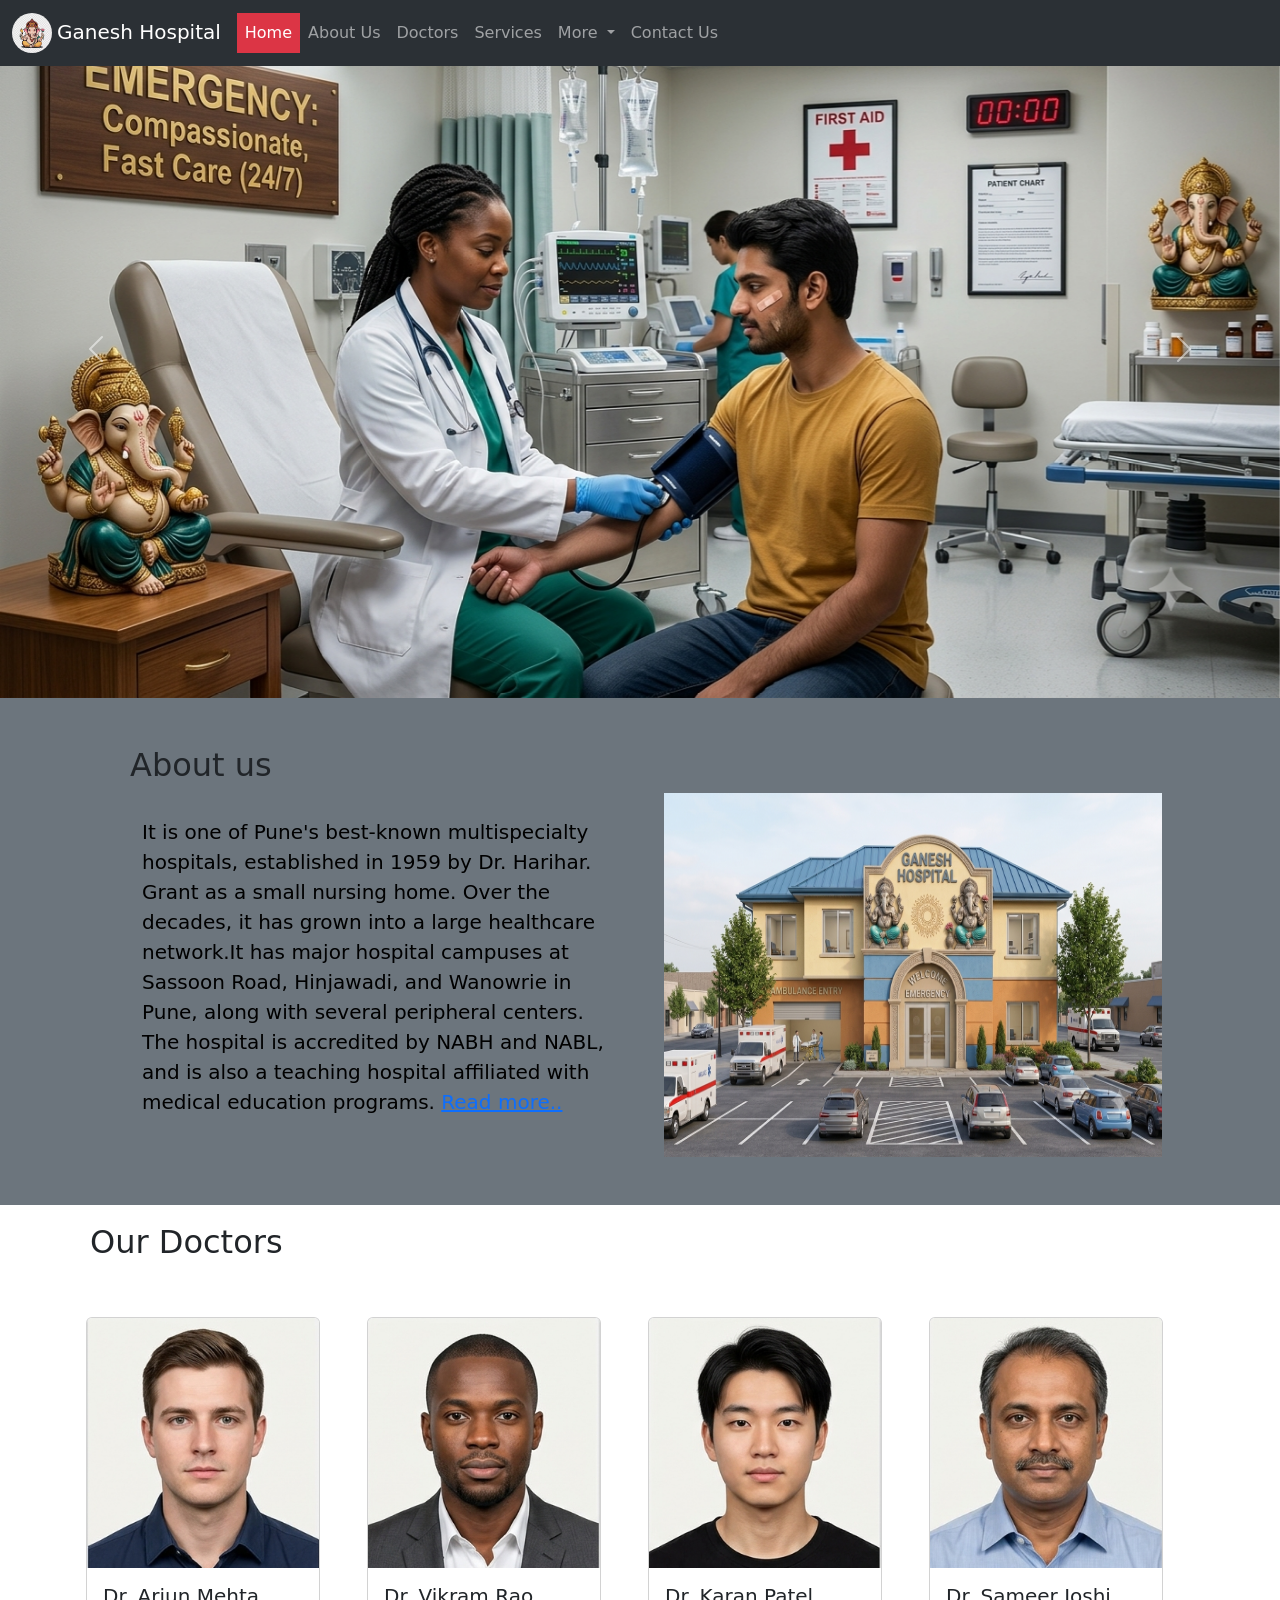
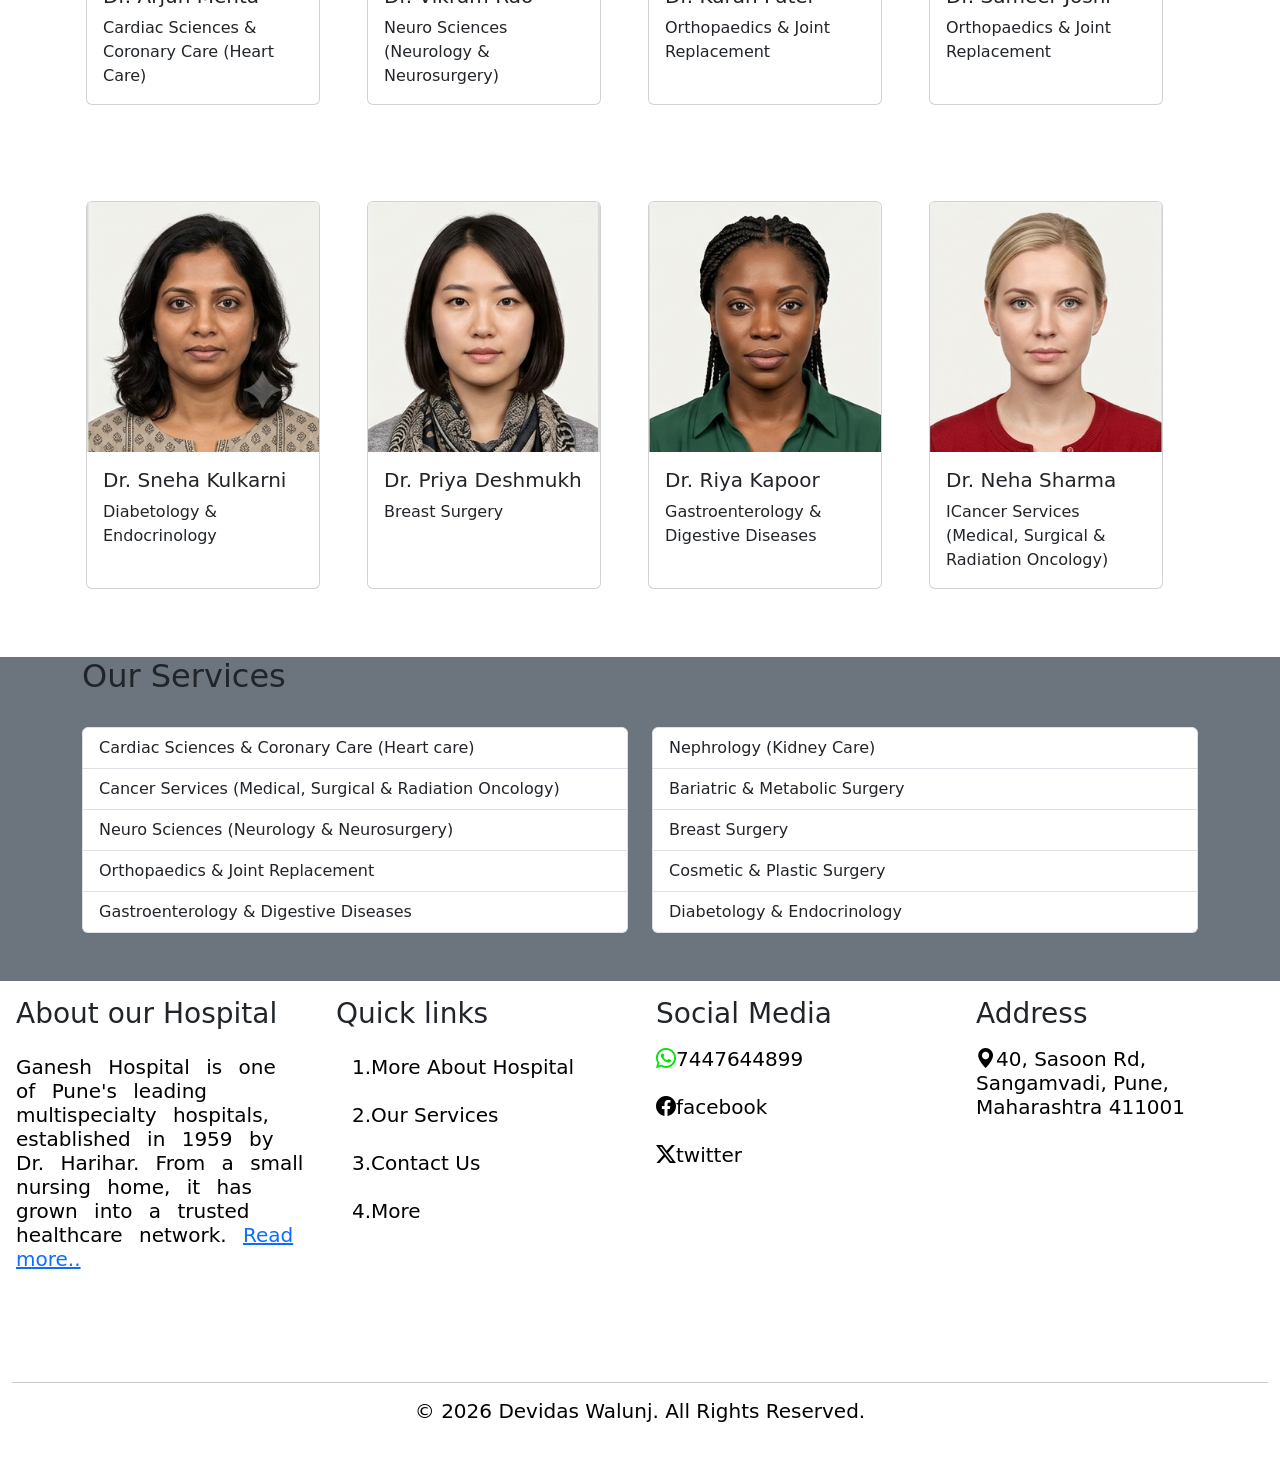
==== index.html @ 573e1ab7 "17/7" ====
<!doctype html>
<html lang="en">
    <head>
        <meta charset="utf-8">
        <meta name="viewport" content="width=device-width, initial-scale=1">
        <title>Home</title>
        <link
            href="https://cdn.jsdelivr.net/npm/bootstrap@5.3.8/dist/css/bootstrap.min.css"
            rel="stylesheet"
            integrity="sha384-sRIl4kxILFvY47J16cr9ZwB07vP4J8+LH7qKQnuqkuIAvNWLzeN8tE5YBujZqJLB"
            crossorigin="anonymous">
            <link href="static/style.css" rel="stylesheet" type="text/css">
            <link rel="stylesheet" href="https://cdn.jsdelivr.net/npm/bootstrap-icons@1.13.1/font/bootstrap-icons.min.css">
    </head>
    <body>
        <!-- heder start -->
        <header>
            <div class="fixed-top">
            <nav class="navbar navbar-expand-lg bg-body-tertiary "
                data-bs-theme="dark">
                <div class="container-fluid ">
                    <a class="navbar-brand" href="#">
                        <img class="logo " src="images/ganpatibappa.webp"
                            alt="Logo"
                            width="40" height="40"
                            class="d-inline-block align-text-top ">Ganesh
                        Hospital</a>
                    <button class="navbar-toggler bg-danger" type="button"
                        data-bs-toggle="collapse"
                        data-bs-target="#navbarSupportedContent"
                        aria-controls="navbarSupportedContent"
                        aria-expanded="false" aria-label="Toggle navigation">
                        <span class="navbar-toggler-icon"></span>
                    </button>
                    <div class="collapse navbar-collapse"
                        id="navbarSupportedContent">
                        <ul class="navbar-nav me-auto mb-2 mb-lg-0">
                            <li class="nav-item">
                                <a class="nav-link active bg-danger"
                                    aria-current="page"
                                    href="index.html">Home</a>
                            </li>
                            <li class="nav-item">
                                <a class="nav-link " href="about.html">About
                                    Us</a>
                            </li>
                            <li class="nav-item">
                                <a class="nav-link " href="doctors.html">Doctors
                                    </a>
                            </li>
                            <li class="nav-item">
                                <a class="nav-link"
                                    href="Services.html">Services</a>
                            </li>
                            <li class="nav-item dropdown">
                                <a class="nav-link dropdown-toggle"
                                    href="more.html"
                                    role="button" data-bs-toggle="dropdown"
                                    aria-expanded="false">
                                    More
                                </a>
                                <ul class="dropdown-menu">
                                    <li><a class="dropdown-item"
                                            href="vision.html">Vision</a></li>
                                    <li><a class="dropdown-item"
                                            href="mission.html">Mission</a></li>
                                    <li><a class="dropdown-item"
                                            href="history.html">History</a></li>
                                </ul>
                            </li>
                            <li class="nav-item">
                                <a class="nav-link" href="contact.html">Contact
                                    Us</a>
                            </li>
                        </ul>
                    </div>
                </div>
            </nav>
        </div>
        </header>
        <!-- header end -->
        <!-- main section start -->
        <main>
            <!-- slider section start -->
            <section>
                <div id="carouselExampleInterval" class="carousel slide h-30"
                    data-bs-ride="carousel">
                    <div class="carousel-inner">
                        <div class="carousel-item active"
                            data-bs-interval="3000">
                            <img src="images/s1.png"
                                class="d-block sizeimage w-100  " alt="...">
                        </div>
                        <div class="carousel-item" data-bs-interval="3000">
                            <img src="images/s2.png"
                                class="d-block sizeimage w-100" alt="...">
                        </div>
                        <div class="carousel-item" data-bs-interval="3000">
                            <img src="images/s3.png"
                                class="d-block sizeimage w-100" alt="...">
                        </div>
                        <div class="carousel-item" data-bs-interval="3000">
                            <img src="images/s4.png"
                                class="d-block sizeimage w-100" alt="...">
                        </div>
                    </div>
                    <button class="carousel-control-prev" type="button"
                        data-bs-target="#carouselExampleInterval"
                        data-bs-slide="prev">
                        <span class="carousel-control-prev-icon"
                            aria-hidden="true"></span>
                        <span class="visually-hidden">Previous</span>
                    </button>
                    <button class="carousel-control-next" type="button"
                        data-bs-target="#carouselExampleInterval"
                        data-bs-slide="next">
                        <span class="carousel-control-next-icon"
                            aria-hidden="true"></span>
                        <span class="visually-hidden">Next</span>
                    </button>
                </div>
            </section>
            <!-- slider section end -->
            <!-- about us start -->
            <section class="container-fluid bg-secondary">
                <div class="container">
                    <div class="row p-5">
                        <h2 class="text2">About us</h2>
                        <div class="col-md-6 p-4">
                            <p class="a1text text2">It is one of Pune's
                                best-known multispecialty
                                hospitals, established in 1959 by Dr. Harihar.
                                Grant as a small nursing home. Over the
                                decades, it has grown into a large healthcare
                                network.It has major hospital campuses at
                                Sassoon Road, Hinjawadi, and Wanowrie in Pune,
                                along with several peripheral centers.
                                The hospital is accredited by NABH and NABL, and
                                is
                                also a teaching hospital affiliated with medical
                                education programs.
                                <a class="mt-2" href="about.html">Read
                                    more..</a>
                            </div>
                            <div class="col-md-6">
                                <picture class="container-fluid">
                                    <img src="images/hospitalimg.png"
                                        alt="get" class="img-fluid w-100 h-100"  />
                                </picture>
                            </div>
                        </div>
                    </div>
                </section>
                <!-- about us end -->
                <!-- Our Doctors section start -->
                <section class="ourdoc pb-1">
                    <div class="container">
                        <div class="row mb-5 p-2 align-items-stretch">
                            <h2 class="mb-5">Our Doctors</h2>
                            <div class="col-md-3 d-flex mb-3">
                                <div class="card h-100">
                                    <img src="images/dr1.png"
                                        class="card-img-top doctor-img" alt="..."
                                        height="225px">
                                    <div class="card-body">
                                        <h5 class="card-title">Dr. Arjun Mehta</h5>
                                        <p class="card-text">Cardiac Sciences & Coronary Care (Heart Care)</p>
                                        
                                    </div>
                                </div>
                            </div>
                             <div class="col-md-3 d-flex mb-3">
                                <div class="card h-100">
                                    <img src="images/dr2.png"
                                        class="card-img-top doctor-img" alt="..."
                                        height="225px">
                                    <div class="card-body">
                                        <h5 class="card-title">Dr. Vikram Rao</h5>
                                        <p class="card-text">Neuro Sciences (Neurology & Neurosurgery)</p>
                                        
                                    </div>
                                </div>
                            </div>
                             <div class="col-md-3 d-flex mb-3">
                                <div class="card h-100">
                                    <img src="images/dr3.png"
                                        class="card-img-top doctor-img" alt="..."
                                        height="225px">
                                    <div class="card-body">
                                        <h5 class="card-title">Dr. Karan Patel</h5>
                                        <p class="card-text">Orthopaedics & Joint Replacement</p>
                                        
                                    </div>
                                </div>
                            </div>
                             <div class="col-md-3 d-flex mb-3">
                                <div class="card h-100">
                                    <img src="images/newdr.png"
                                        class="card-img-top doctor-img" alt="..."
                                        height="225px">
                                    <div class="card-body">
                                        <h5 class="card-title">Dr. Sameer Joshi</h5>
                                        <p class="card-text">Orthopaedics & Joint Replacement</p>
                                    </div>
                                </div>
                            </div>
                        </div>
                    </div>
                     <div class="container">
                        <div class="row mb-5 p-2">
                            
                            <div class="col-md-3 d-flex">
                                <div class="card h-100">
                                    <img src="images/dr5.png"
                                        class="card-img-top doctor-img" alt="..."
                                        height="225px">
                                    <div class="card-body">
                                        <h5 class="card-title">Dr. Sneha Kulkarni</h5>
                                        <p class="card-text">Diabetology & Endocrinology</p>
                                        
                                    </div>
                                </div>
                            </div>
                            <div class="col-md-3 d-flex ">
                                <div class="card h-100">
                                    <img src="images/dr6.png"
                                        class="card-img-top doctor-img" alt="..."
                                        height="250px">
                                    <div class="card-body">
                                        <h5 class="card-title">Dr. Priya Deshmukh</h5>
                                        <p class="card-text">Breast Surgery</p>
                                    </div>
                                </div>

                            </div>
                            <div class="col-md-3 d-flex">
                                <div class="card h-100">
                                    <img src="images/dr7.png"
                                        class="card-img-top doctor-img" alt="..."
                                        height="250px">
                                    <div class="card-body">
                                        <h5 class="card-title">Dr. Riya Kapoor</h5>
                                        <p class="card-text">Gastroenterology & Digestive Diseases</p>
                                    </div>
                                </div>

                            </div>
                            <div class="col-md-3 d-flex ">
                                <div class="card h-100">
                                    <img src="images/dr8.png"
                                        class="card-img-top doctor-img" alt="..."
                                        height="225px">
                                    <div class="card-body">
                                        <h5 class="card-title">Dr. Neha Sharma</h5>
                                        <p class="card-text">ICancer Services (Medical, Surgical & Radiation Oncology)</p>
                                        
                                    </div>
                                </div>

                            </div>
                        </div>
                    </div>
                </section>
                <!-- <section class="ourdoc pb-3">
                   
                </section> -->
                <!-- Our Doctors section end-->
                <!-- services section start -->
                <section class=" bg-secondary">
                    <div class="container ">
                        <div class="row">
                            <h2>Our Services</h2>
                            <div class="col-md-6 mt-4 mb-5">
                                <ul class="list-group">
                                    <li class="list-group-item"
                                        aria-current="true">Cardiac Sciences &
                                        Coronary Care (Heart care)</li>
                                    <li class="list-group-item">Cancer Services
                                        (Medical, Surgical & Radiation
                                        Oncology)</li>
                                    <li class="list-group-item">Neuro Sciences
                                        (Neurology & Neurosurgery)</li>
                                    <li class="list-group-item">Orthopaedics &
                                        Joint
                                        Replacement</li>
                                    <li class="list-group-item">Gastroenterology
                                        &
                                        Digestive Diseases</li>
                                </ul>
                            </div>
                            <div class="col-md-6 mt-4 mb-5">
                                <ul class="list-group">
                                    <li class="list-group-item"
                                        aria-current="true">Nephrology (Kidney
                                        Care)</li>
                                    <li class="list-group-item">Bariatric &
                                        Metabolic Surgery</li>
                                    <li class="list-group-item">Breast
                                        Surgery</li>
                                    <li class="list-group-item">Cosmetic &
                                        Plastic
                                        Surgery</li>
                                    <li class="list-group-item">Diabetology &
                                        Endocrinology</li>
                                </ul>
                            </div>
                        </div>
                    </div>
                </section>
                <!--  services section ens -->

            </main>
            <!-- main section end -->
            <!-- footer start -->
            <section class="container-fluid bg-transparent">
                <footer class="textstyle">
                    <div class="row">
                        <div class="col-md-3 p-3">
                            <h3>About our Hospital</h3>
                            <h3 class="a1text mt-4"> <p class="spacing">Ganesh
                                    Hospital is one of Pune's leading
                                    multispecialty hospitals, established in
                                    1959 by
                                    Dr. Harihar. From a small nursing home, it
                                    has grown into a trusted healthcare network.
                                    <a class="mt-2" href="about.html">Read
                                    more..</a>
                                    </p></h3>

                        </div>
                        <div class="col-md-3 p-3">
                            <h3>Quick links</h3>
                            <h3 class="a1text mt-4"><a class="tcolor p-3"
                                    href="about.html">1.More
                                    About Hospital</a></h3>
                            <h3 class="a1text mt-4"><a class="tcolor p-3"
                                    href="Services.html">2.Our
                                    Services</a></h3>
                            <h3 class="a1text mt-4"><a class="tcolor p-3"
                                    href="contact.html">3.Contact Us</a></h3>
                            <h3 class="a1text mt-4"><a class="tcolor p-3"
                                    href="more.html">4.More</a></h3>
                        </div>
                        <div class="col-md-3 p-3">
                            <h3 class="mb-3">Social Media</h3>
                            <a class="t1color " href="#" target="_blank" >
                                <h2 class="social-title a1text"><i class="bi bi-whatsapp"></i>7447644899</h2></a>
                            <a class="t1color" href="#" target="_blank">
                                <h2 class="social-title a1text mt-4"><i class="bi bi-facebook"></i>facebook</h2></a>
                            <a class="t1color " href="#" target="_blank">
                                <h2 class="social-title a1text mt-4"><i class="bi bi-twitter-x"></i>twitter</h2></a>
                        </div>
                        <div class="col-md-3 p-3">
                            <h3>Address</h3>
                            <h3 class="a1text mb-4 mt-3"><i class="bi bi-geo-alt-fill"></i>40, Sasoon Rd,
                                Sangamvadi, Pune, Maharashtra 411001</h3>
                            <iframe
                                src="https://www.google.com/maps/embed?pb=!1m18!1m12!1m3!1d3782.8963782252795!2d73.87715659999999!3d18.533584199999996!2m3!1f0!2f0!3f0!3m2!1i1024!2i768!4f13.1!3m3!1m2!1s0x3bc2c0f827512e15%3A0x47538bcedae49c07!2sRuby%20Hall%20Clinic%20-%20Sassoon%20Road!5e0!3m2!1sen!2sin!4v1782752746983!5m2!1sen!2sin"
                                width="200" height="200" style="border:0;"
                                allowfullscreen loading="lazy"
                                referrerpolicy="strict-origin-when-cross-origin"></iframe>
                        </h1>
                    </div>
                </div>
                <hr>
                <h3 class="text-center a1text pb-5">&copy; 2026 Devidas Walunj.
                    All Rights Reserved.</h3>
            </footer>
            </section>
            <!-- footer end -->

        <script
            src="https://cdn.jsdelivr.net/npm/bootstrap@5.3.8/dist/js/bootstrap.bundle.min.js"
            integrity="sha384-FKyoEForCGlyvwx9Hj09JcYn3nv7wiPVlz7YYwJrWVcXK/BmnVDxM+D2scQbITxI"
            crossorigin="anonymous"></script>
    </body>
</html>
<!-- footer 
1.logo info
 2. ouicklink heding link of page
 3. social media 
 4. address 
 hr
 copyrights
  CODEPEN CARD
  img-fluid 
  form.html task all input type
  more page create -->
---- static/style.css ----
.logo {
     border-radius: 50%;
     margin-right: 5px;
 }
 
 .card:hover {
     background-color: rgb(187, 49, 49);
     box-shadow: 50px 30p 30px rgb(64, 64, 129);
 }
 .col-md-3{
    padding:8px;
 }

 .list-group {
     list-style: none;
     list-style-type: none
 }
.footerbg{
    background-color: bisque;
}
 .tcolor {
     color: black;
     text-decoration: none;
 }

 .social-icon {
     height: 50px;
     border-radius: 55%;

 }

 .t1color {
     color: black;
     text-decoration: none;
 }

 .a1text {
     color: black;
     font-size: 20px;
     text-decoration: solid;
 }

 
 .spacing {
     word-spacing: 10px;
 }

 .ourdoc {
     margin-top: 10px;
 }

 /* .sizeimage {
     height:fit-content
 } */
 .doctor-img{
    height:250px;
    object-fit:cover;

}

.zoom {
  width: 300px;
  transition: transform 0.3s ease;
  
}

.zoom:hover {
  transform: scale(1.1);
  
}
.headingabout{
    color: rgb(58, 58, 75);
    text-align: center;
    font-family:'Times New Roman', Times, serif;
}
.textfamily{
    font-family:'Times New Roman', Times, serif;
}
.textabout{
    word-spacing: 5px;
}
.our-services {
  margin-top:  50px;
}
.flip-container {
  -webkit-perspective: 1000;
  margin: 0 auto 60px auto;
  width: 320px;
  height: 200px;
  border-radius: 15px;
  cursor:pointer;
}

.flip-container:hover .flipper {
  -webkit-transform: rotateY(180deg);
  cursor:pointer;
}
.flip-container.hover .flipper {
  -webkit-transform: rotateY(180deg);
  cursor:pointer;
}

.front {
  width: 320px;
  height: 200px;
  border-radius: 15px;
  -webkit-backface-visibility: hidden;
  position: absolute;
  top: 0;
  left: 0;
  z-index: 2;
}

.front h3 {
  text-align: center;
  font-size: 18px;
  font-family: "Poppins", sans-serif;
  color: white;
}

.front img {
  display: block;
  margin-left: auto;
  margin-right: auto;
  margin-top: 10px;
}

.back {
  width: 320px;
  height: 200px;
  border-radius: 15px;
  -webkit-backface-visibility: hidden;
  position: absolute;
  top: 0;
  left: 0;
  -webkit-transform: rotateY(180deg);
  text-align: center;
  font-size: 18px;
  font-family: "Poppins", sans-serif;
  color: white;
}
.middel{
    margin-top: 90px;
}
.back h3 {
  margin-top: 20px;
}

.back p {
  font-size: 14px;
  font-family: "Poppins", sans-serif;
  margin-right:15px;
}

.flipper {
  -webkit-transition: 0.6s;
  -webkit-transform-style: preserve-3d;
  position: relative;
}
.card-text{
  width: 200px;
}
.bi-whatsapp{
  color: rgb(1, 226, 1);
  
}
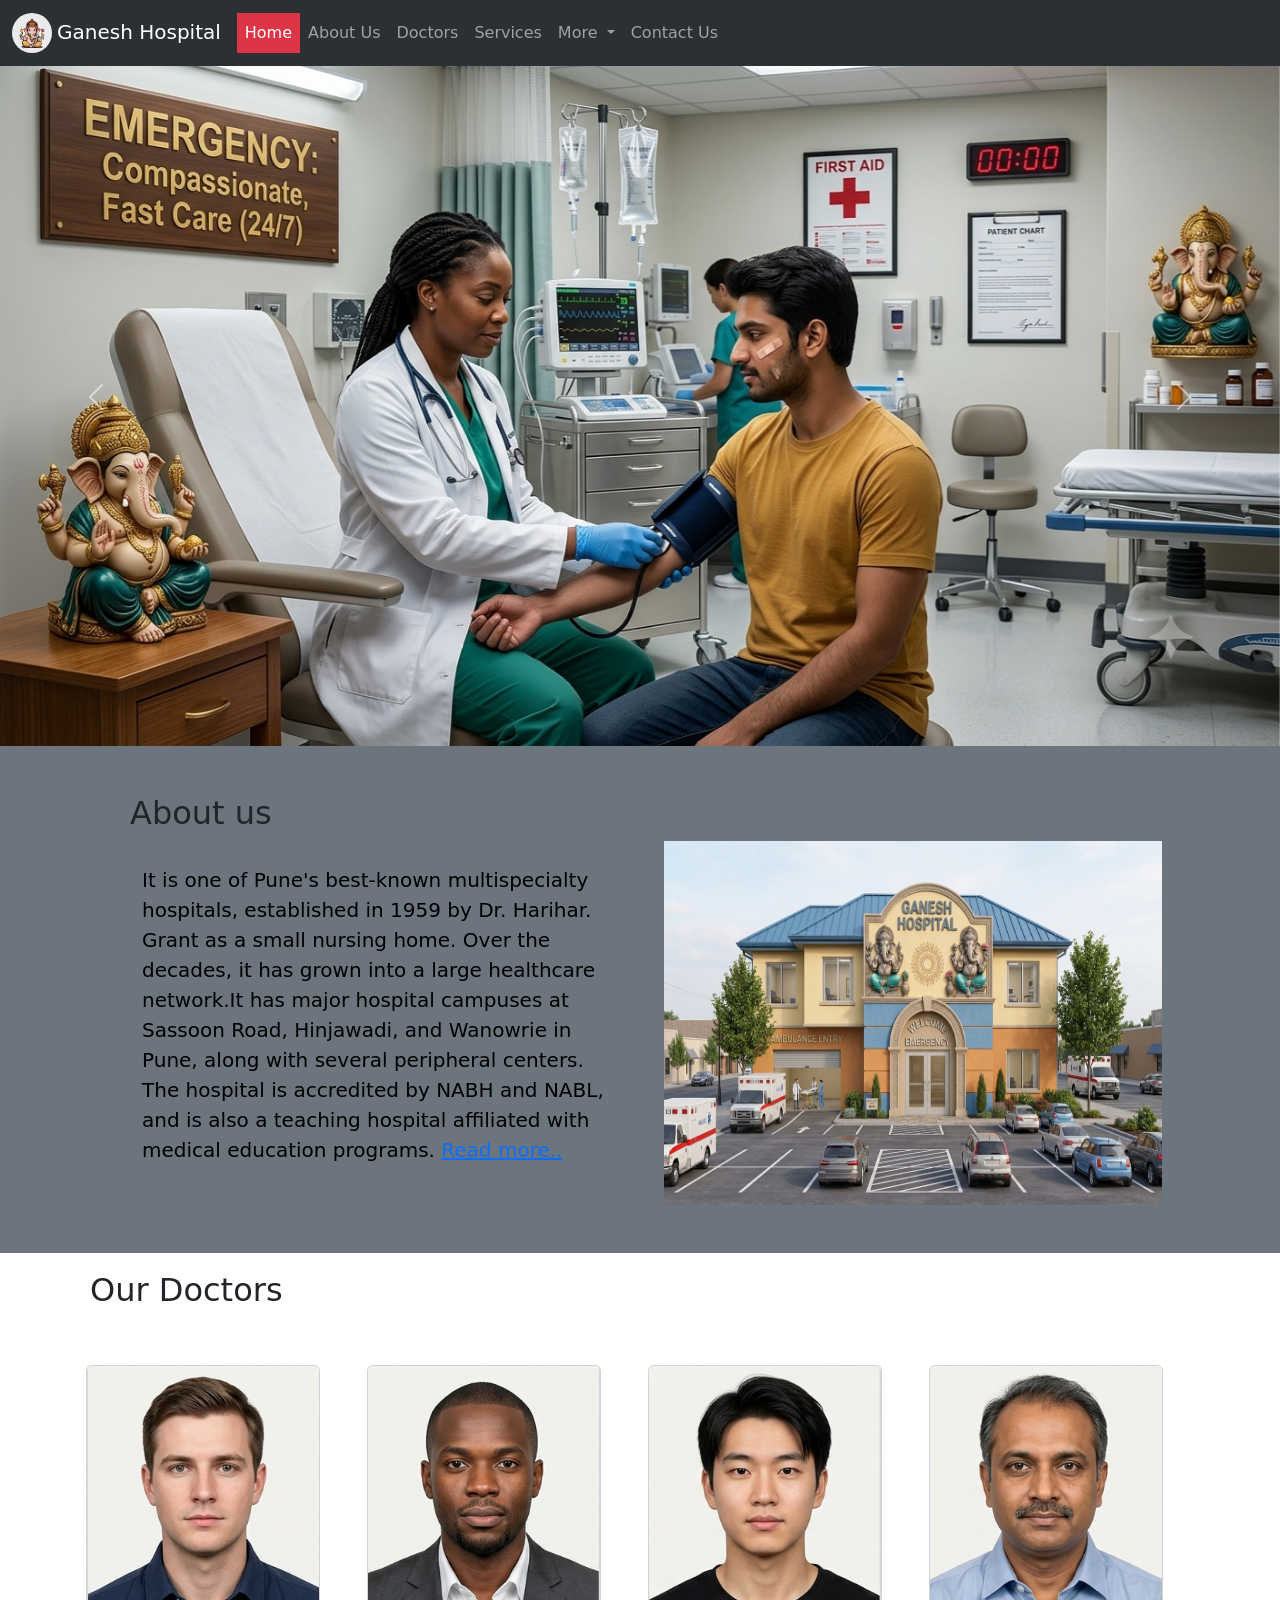
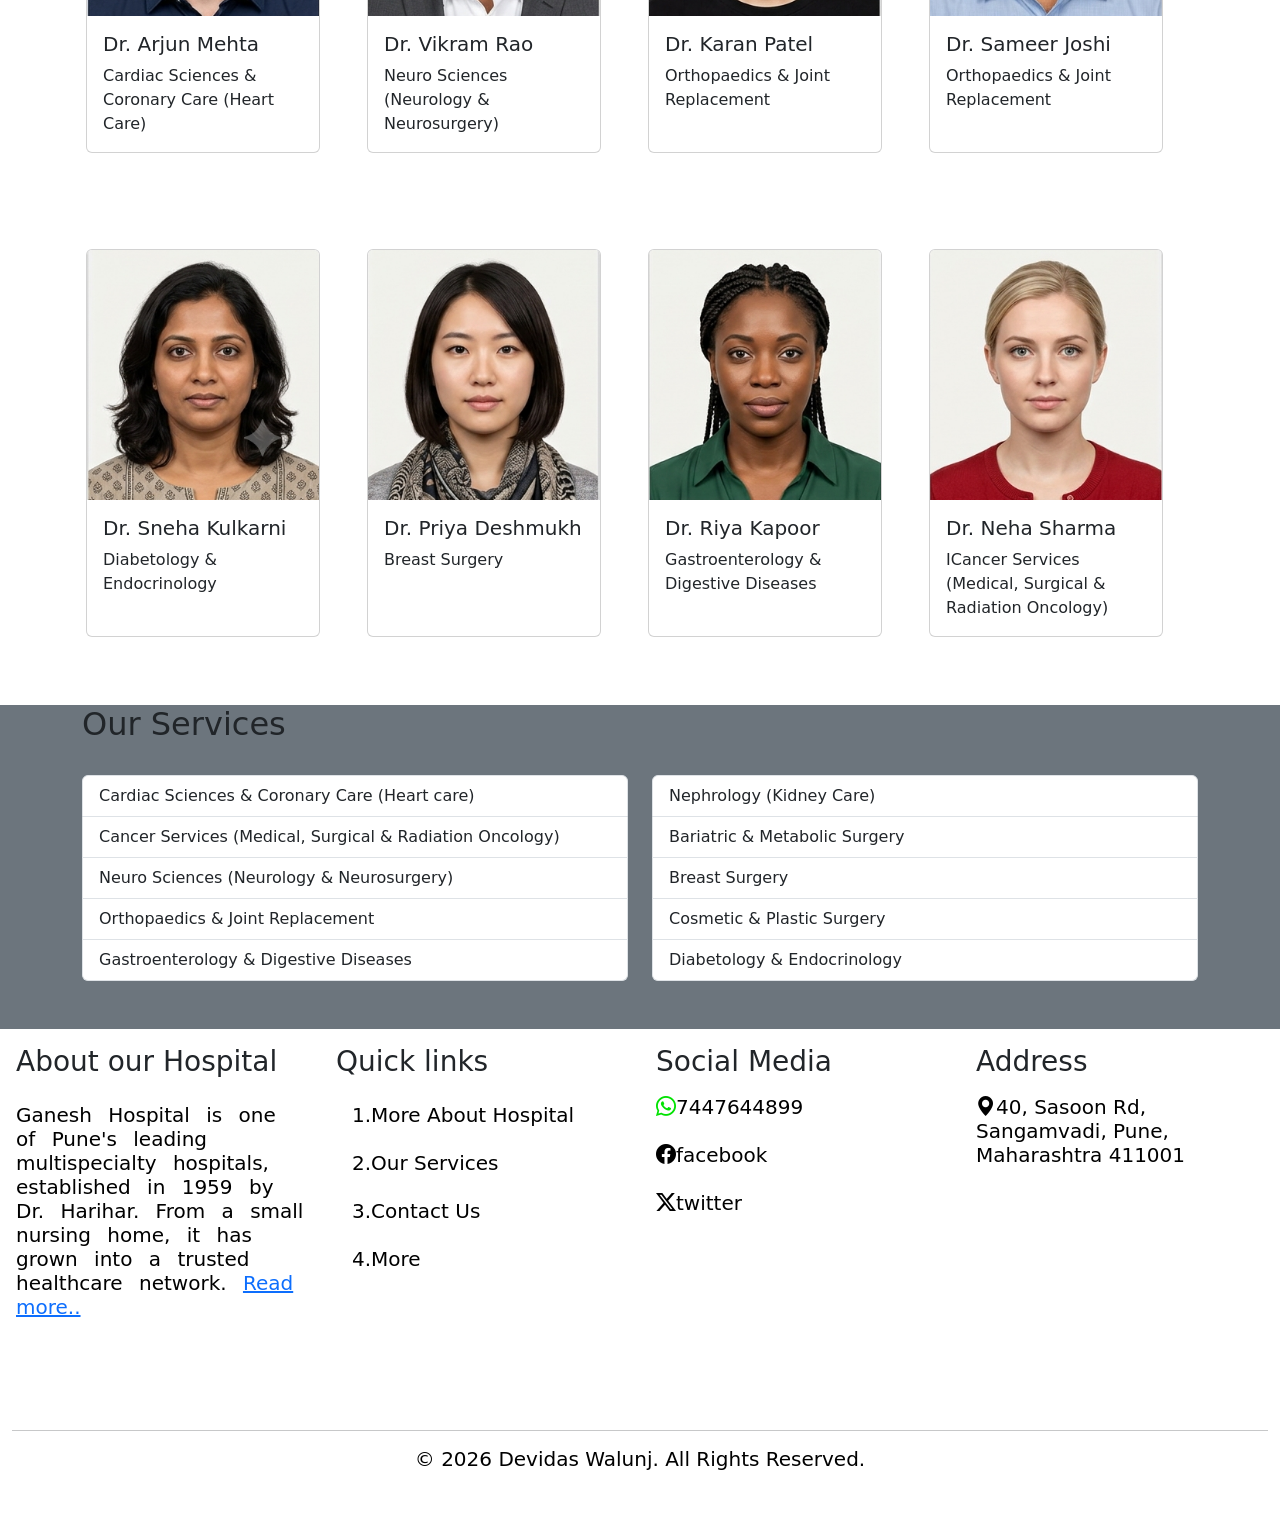
==== commit 442b2e48: "17/7" ====
--- a/index.html
+++ b/index.html
@@ -82,7 +82,7 @@
         <!-- main section start -->
         <main>
             <!-- slider section start -->
-            <section>
+            <section  class="mt-5">
                 <div id="carouselExampleInterval" class="carousel slide h-30"
                     data-bs-ride="carousel">
                     <div class="carousel-inner">
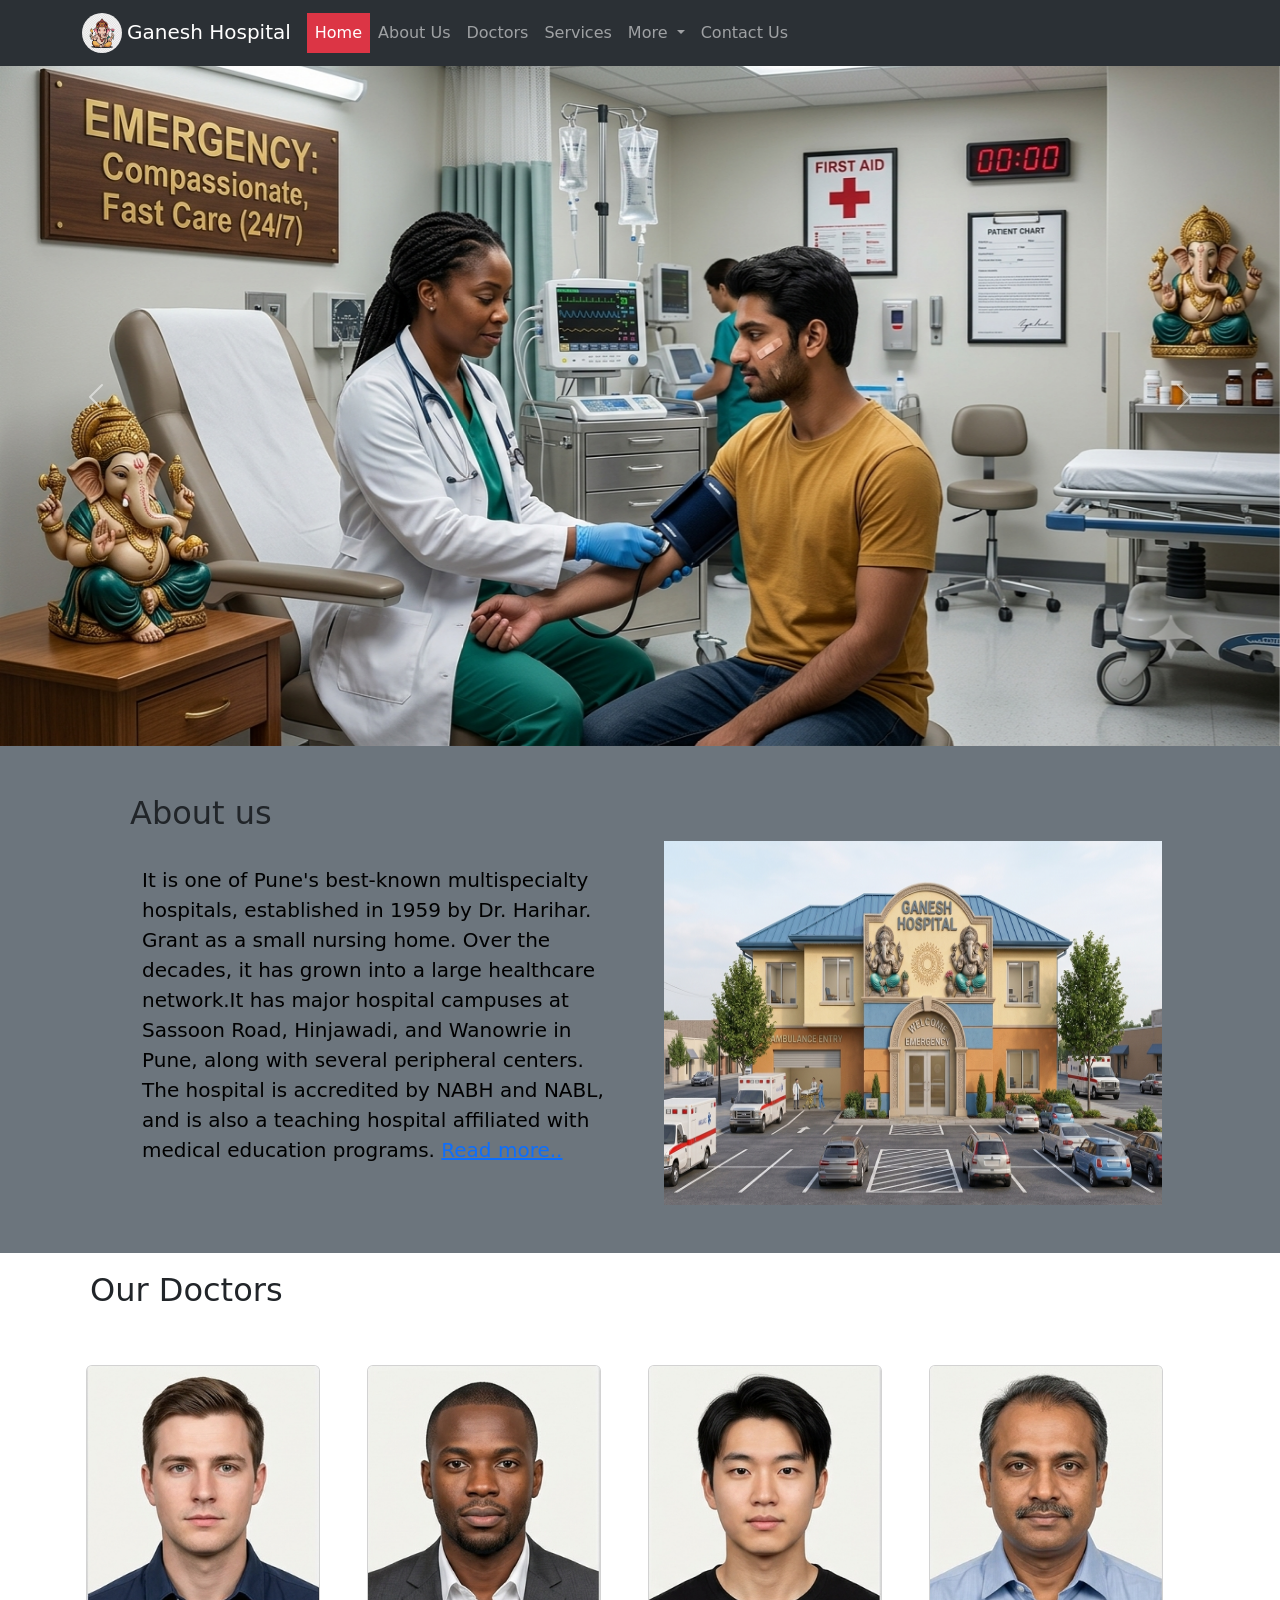
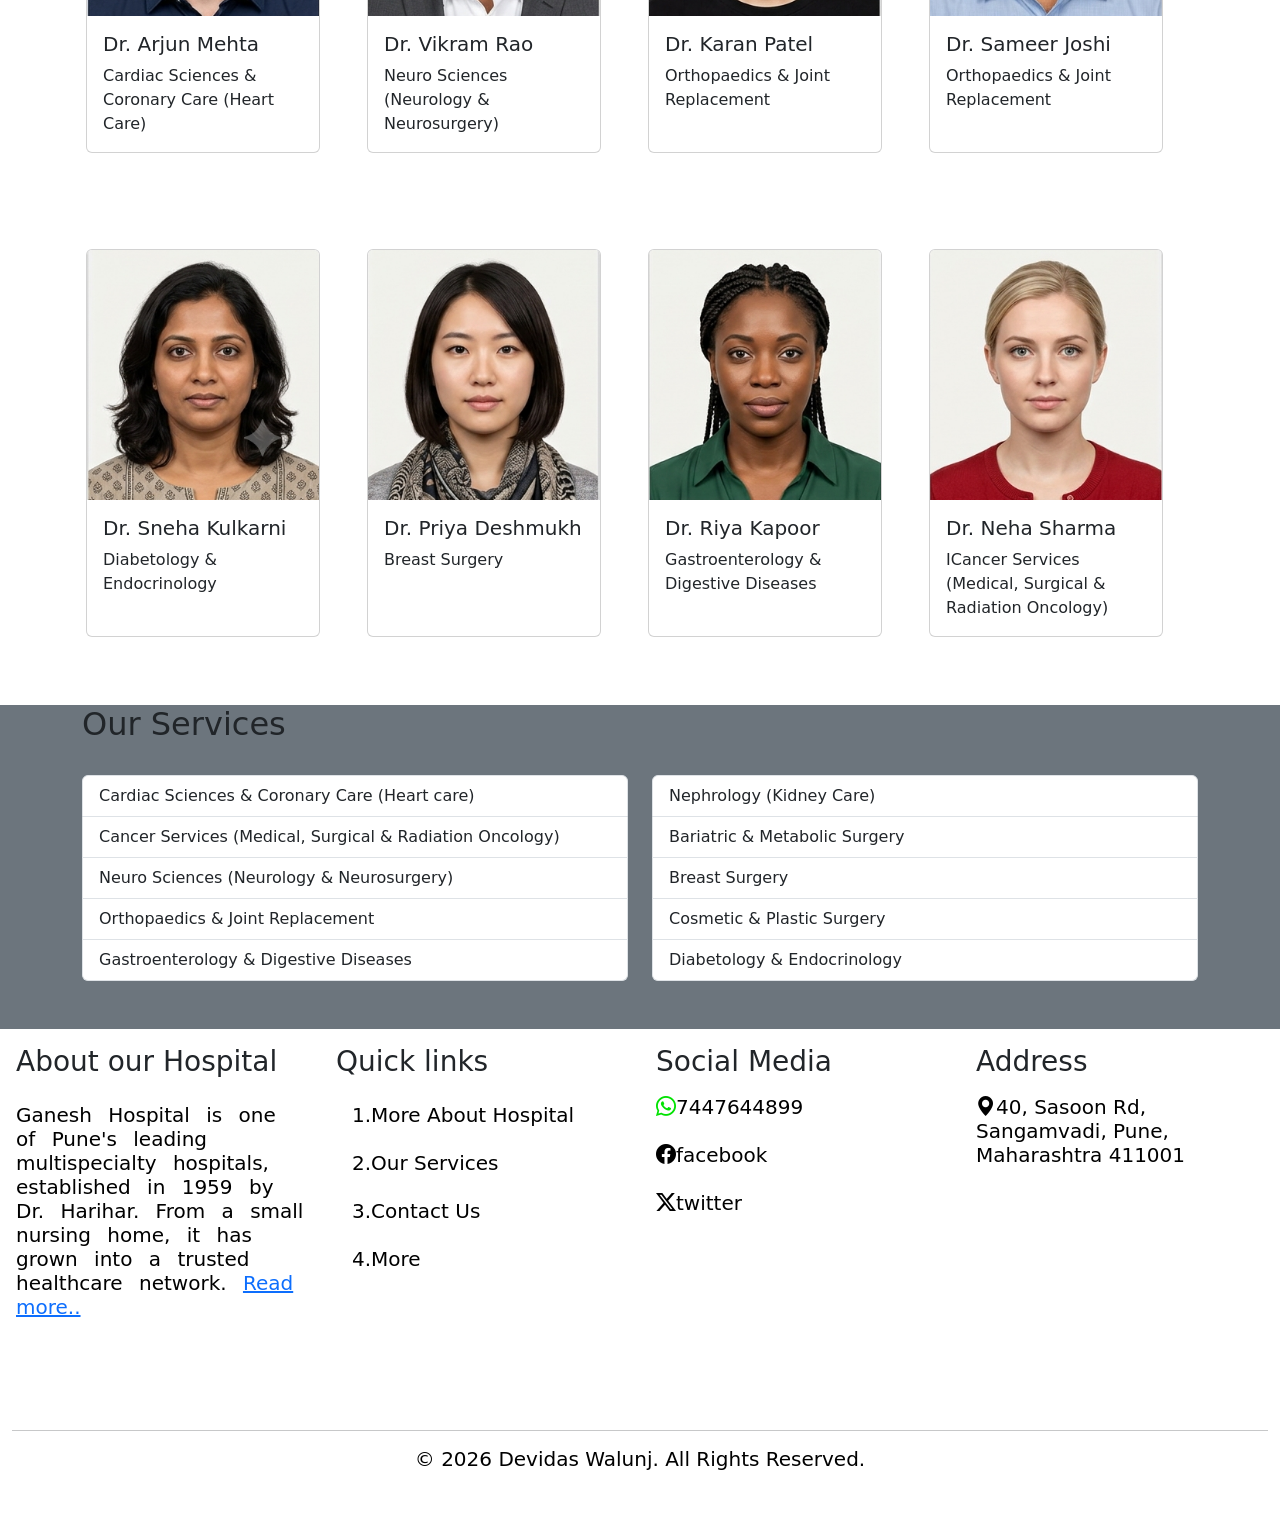
==== commit 4aa04328: "17/7" ====
--- a/index.html
+++ b/index.html
@@ -15,10 +15,10 @@
     <body>
         <!-- heder start -->
         <header>
-            <div class="fixed-top">
+            <div class="fixed-top top-0 mb-5">
             <nav class="navbar navbar-expand-lg bg-body-tertiary "
                 data-bs-theme="dark">
-                <div class="container-fluid ">
+                <div class="container ">
                     <a class="navbar-brand" href="#">
                         <img class="logo " src="images/ganpatibappa.webp"
                             alt="Logo"
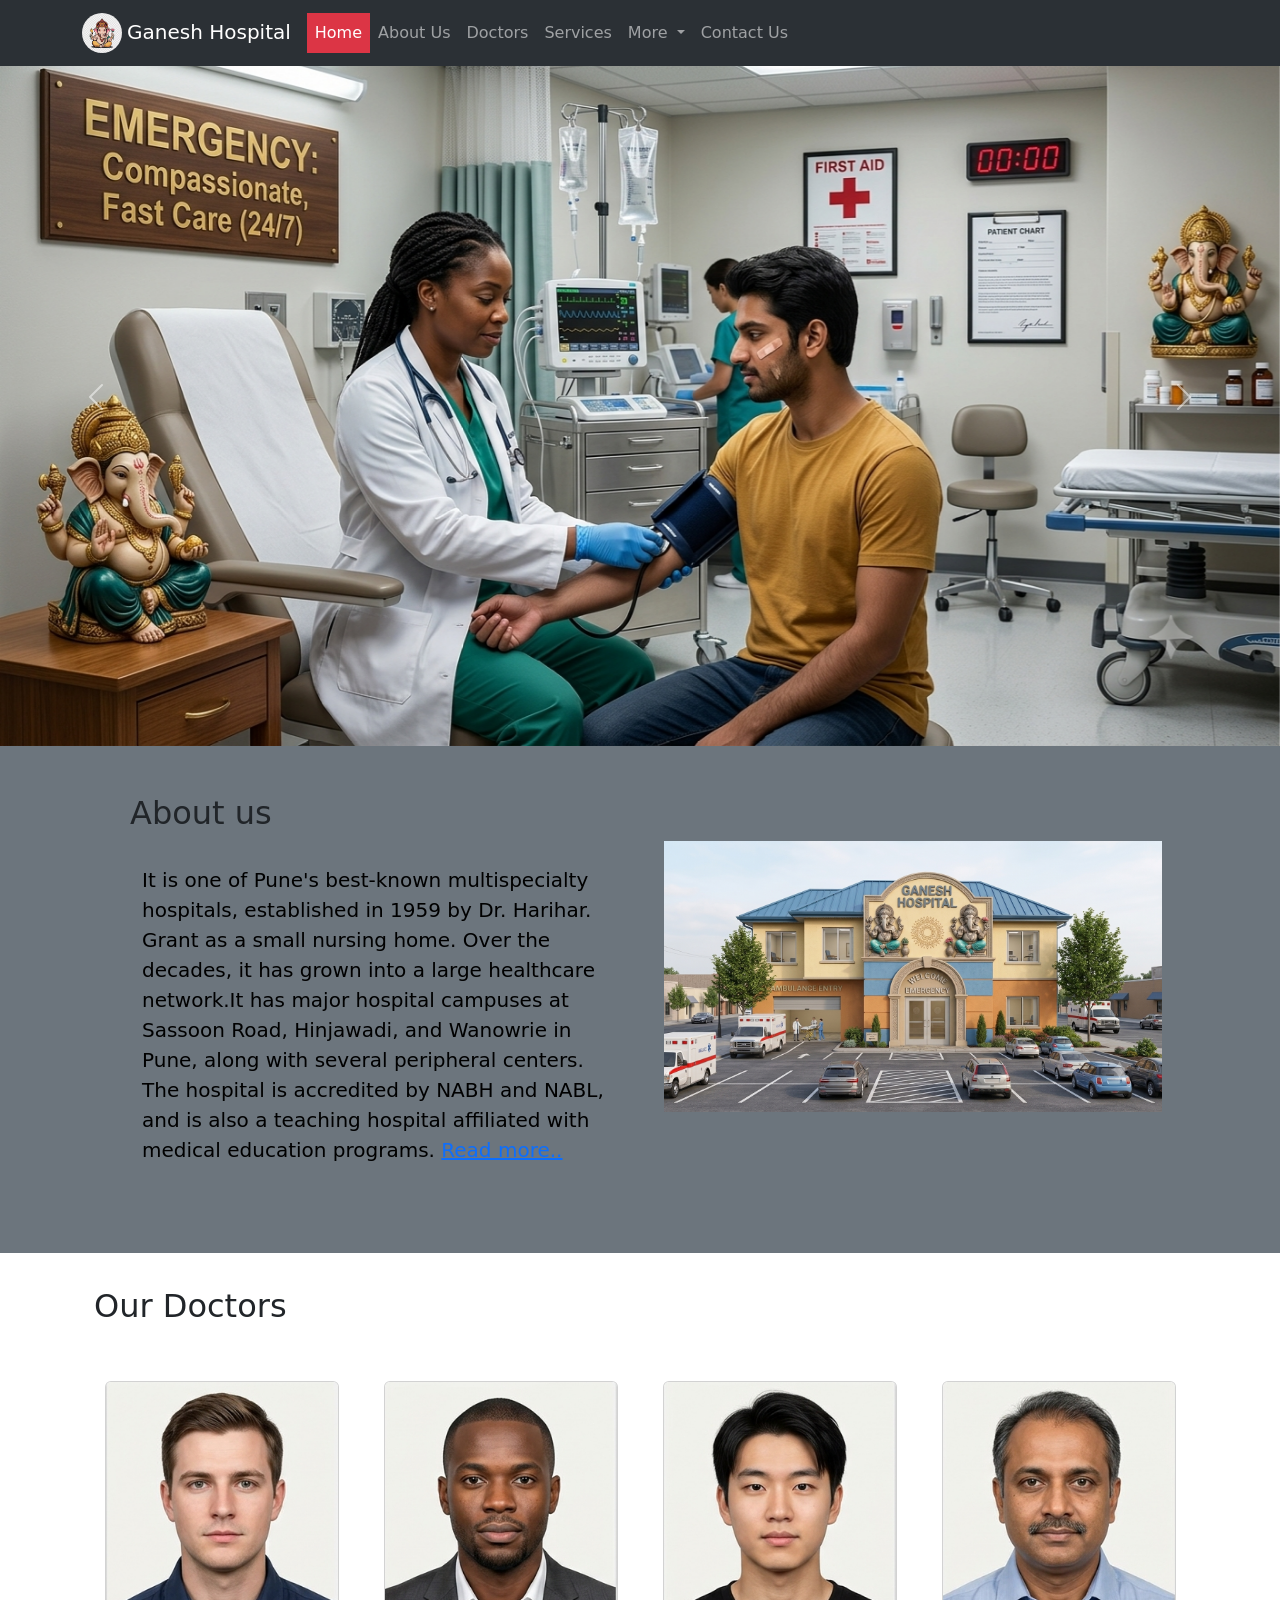
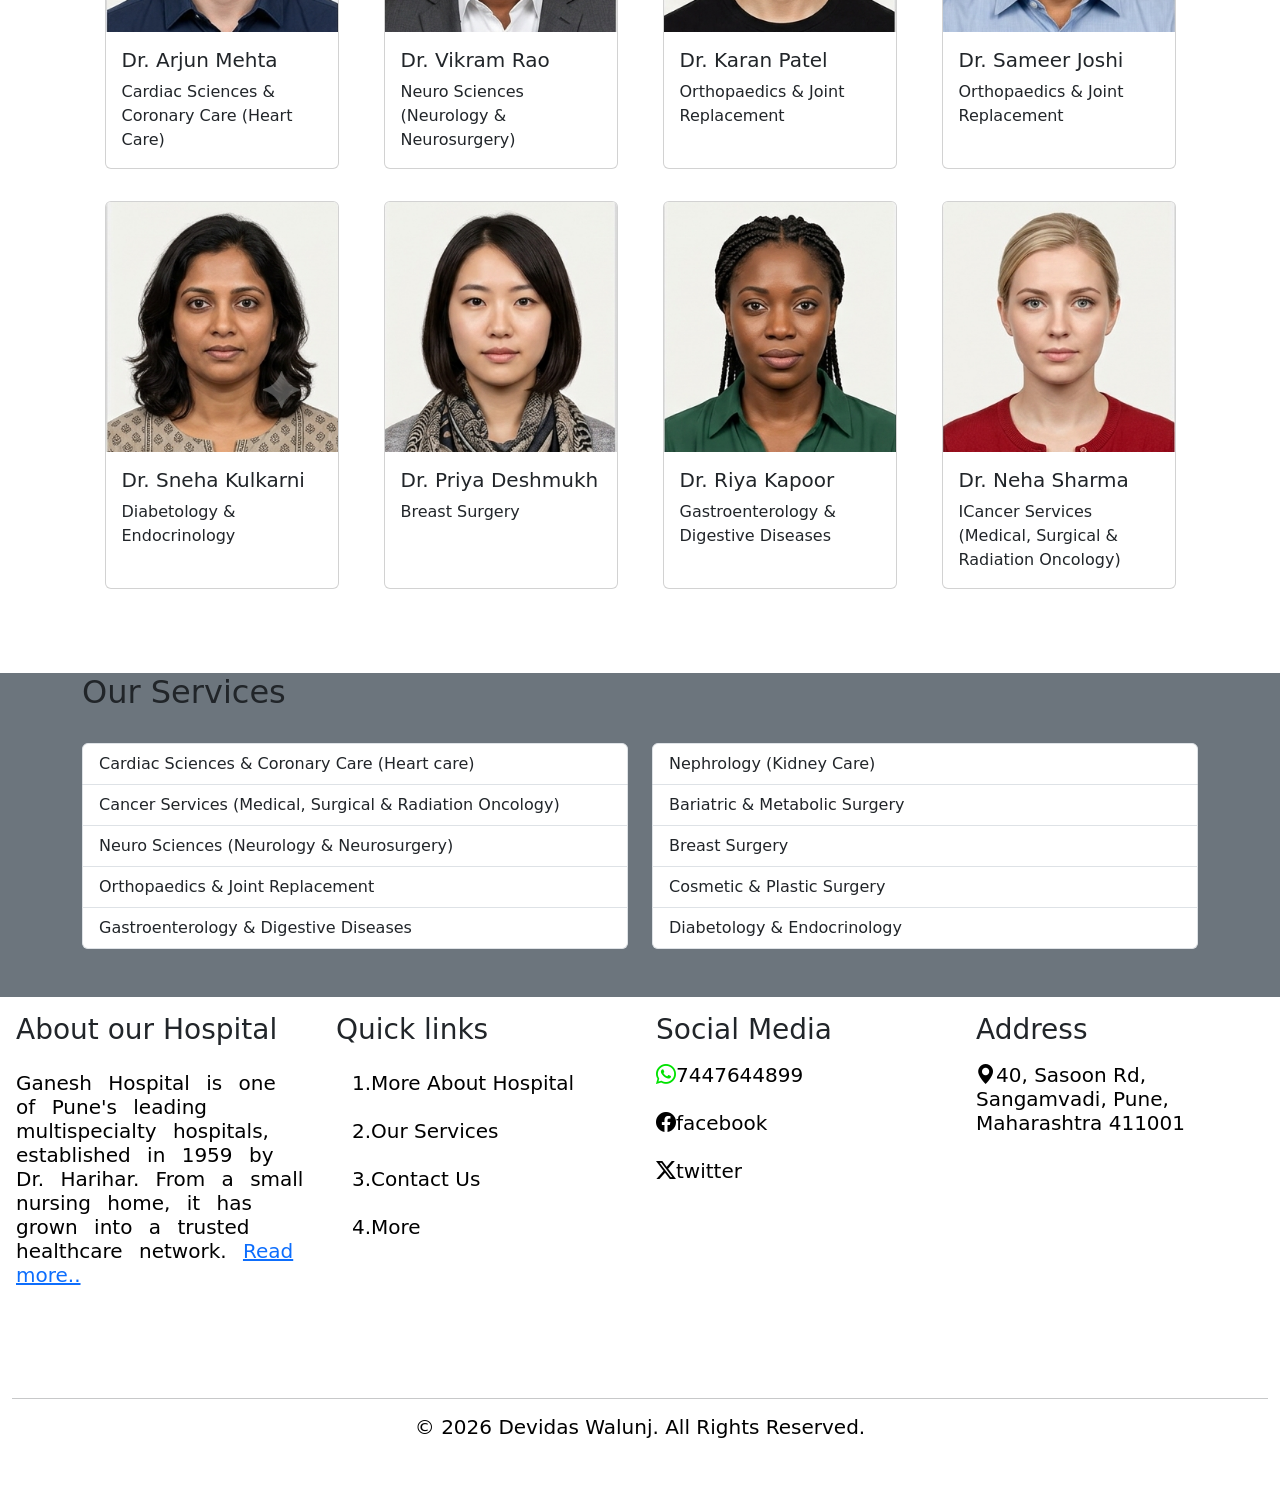
==== commit 3039b4e3: "17-7" ====
--- a/index.html
+++ b/index.html
@@ -61,11 +61,9 @@
                                 </a>
                                 <ul class="dropdown-menu">
                                     <li><a class="dropdown-item"
-                                            href="vision.html">Vision</a></li>
+                                            href="images.html">Images</a></li>
                                     <li><a class="dropdown-item"
-                                            href="mission.html">Mission</a></li>
-                                    <li><a class="dropdown-item"
-                                            href="history.html">History</a></li>
+                                            href="videos.html">Videos</a></li>
                                 </ul>
                             </li>
                             <li class="nav-item">
@@ -124,7 +122,7 @@
             <!-- about us start -->
             <section class="container-fluid bg-secondary">
                 <div class="container">
-                    <div class="row p-5">
+                    <div class="row p-5 ">
                         <h2 class="text2">About us</h2>
                         <div class="col-md-6 p-4">
                             <p class="a1text text2">It is one of Pune's
@@ -145,7 +143,7 @@
                             <div class="col-md-6">
                                 <picture class="container-fluid">
                                     <img src="images/hospitalimg.png"
-                                        alt="get" class="img-fluid w-100 h-100"  />
+                                        alt="get" class="img-fluid hospitalimg"  />
                                 </picture>
                             </div>
                         </div>
@@ -153,11 +151,11 @@
                 </section>
                 <!-- about us end -->
                 <!-- Our Doctors section start -->
-                <section class="ourdoc pb-1">
-                    <div class="container">
-                        <div class="row mb-5 p-2 align-items-stretch">
+                <section class="ourdoc pb-1 ">
+                    <div class="container p-3 ">
+                        <div class="row mb-5 p-2 align-items-stretch ">
                             <h2 class="mb-5">Our Doctors</h2>
-                            <div class="col-md-3 d-flex mb-3">
+                            <div class="col-md-3 d-flex mb-3 justify-content-center">
                                 <div class="card h-100">
                                     <img src="images/dr1.png"
                                         class="card-img-top doctor-img" alt="..."
@@ -169,7 +167,7 @@
                                     </div>
                                 </div>
                             </div>
-                             <div class="col-md-3 d-flex mb-3">
+                             <div class="col-md-3 d-flex mb-3 justify-content-center ">
                                 <div class="card h-100">
                                     <img src="images/dr2.png"
                                         class="card-img-top doctor-img" alt="..."
@@ -181,7 +179,7 @@
                                     </div>
                                 </div>
                             </div>
-                             <div class="col-md-3 d-flex mb-3">
+                             <div class="col-md-3 d-flex mb-3 justify-content-center">
                                 <div class="card h-100">
                                     <img src="images/dr3.png"
                                         class="card-img-top doctor-img" alt="..."
@@ -193,7 +191,7 @@
                                     </div>
                                 </div>
                             </div>
-                             <div class="col-md-3 d-flex mb-3">
+                             <div class="col-md-3 d-flex mb-3 justify-content-center">
                                 <div class="card h-100">
                                     <img src="images/newdr.png"
                                         class="card-img-top doctor-img" alt="..."
@@ -204,12 +202,9 @@
                                     </div>
                                 </div>
                             </div>
-                        </div>
-                    </div>
-                     <div class="container">
-                        <div class="row mb-5 p-2">
+                       
                             
-                            <div class="col-md-3 d-flex">
+                            <div class="col-md-3 d-flex justify-content-center">
                                 <div class="card h-100">
                                     <img src="images/dr5.png"
                                         class="card-img-top doctor-img" alt="..."
@@ -221,7 +216,7 @@
                                     </div>
                                 </div>
                             </div>
-                            <div class="col-md-3 d-flex ">
+                            <div class="col-md-3 d-flex justify-content-center">
                                 <div class="card h-100">
                                     <img src="images/dr6.png"
                                         class="card-img-top doctor-img" alt="..."
@@ -233,7 +228,7 @@
                                 </div>
 
                             </div>
-                            <div class="col-md-3 d-flex">
+                            <div class="col-md-3 d-flex justify-content-center">
                                 <div class="card h-100">
                                     <img src="images/dr7.png"
                                         class="card-img-top doctor-img" alt="..."
@@ -245,7 +240,7 @@
                                 </div>
 
                             </div>
-                            <div class="col-md-3 d-flex ">
+                            <div class="col-md-3 d-flex justify-content-center ">
                                 <div class="card h-100">
                                     <img src="images/dr8.png"
                                         class="card-img-top doctor-img" alt="..."
--- a/static/style.css
+++ b/static/style.css
@@ -4,8 +4,8 @@
  }
  
  .card:hover {
-     background-color: rgb(187, 49, 49);
-     box-shadow: 50px 30p 30px rgb(64, 64, 129);
+     background-color: #e2b6b6;
+     filter: drop-shadow(0px 0px 18px rgb(24, 97, 156));
  }
  .col-md-3{
     padding:8px;
@@ -47,6 +47,7 @@
 
  .ourdoc {
      margin-top: 10px;
+     
  }
 
  /* .sizeimage {
@@ -164,3 +165,7 @@
   color: rgb(1, 226, 1);
   
 }
+.hospitalimg{
+  height: fit-content;
+  width: fit-content;
+}
